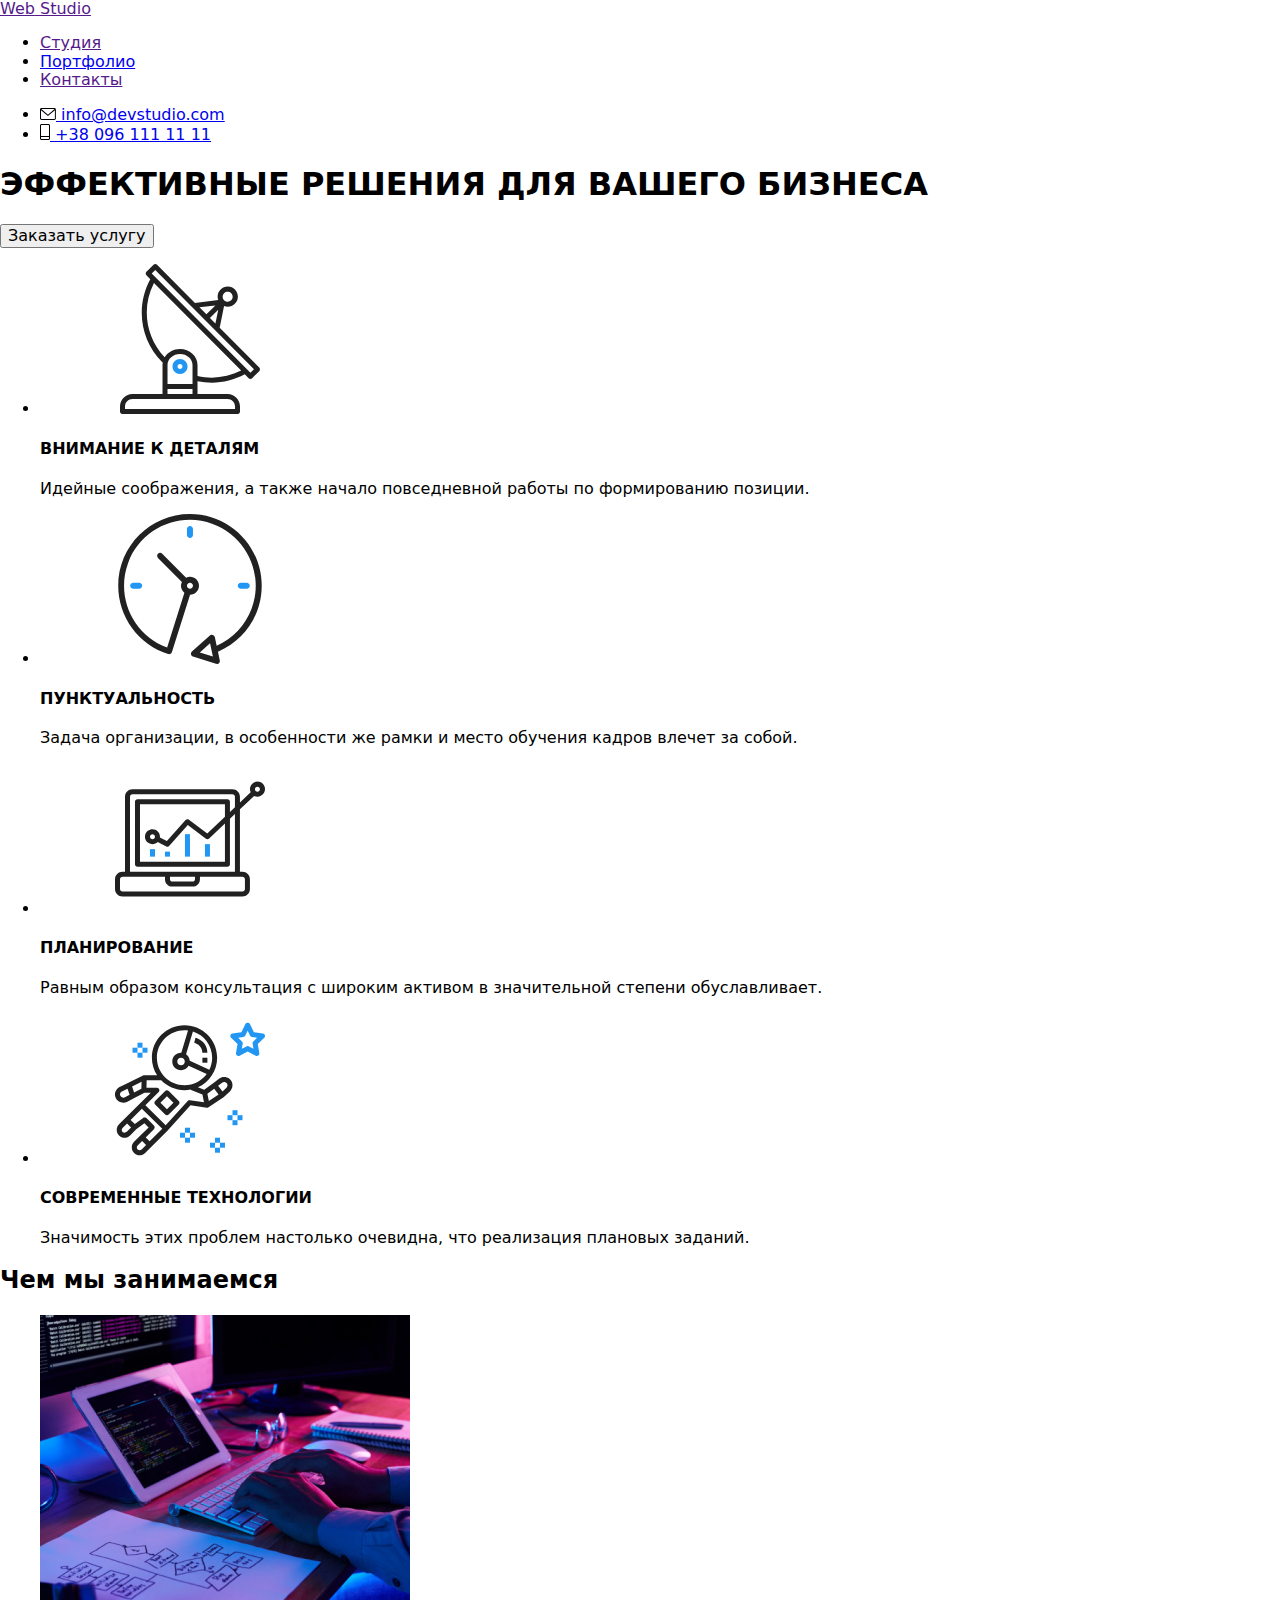
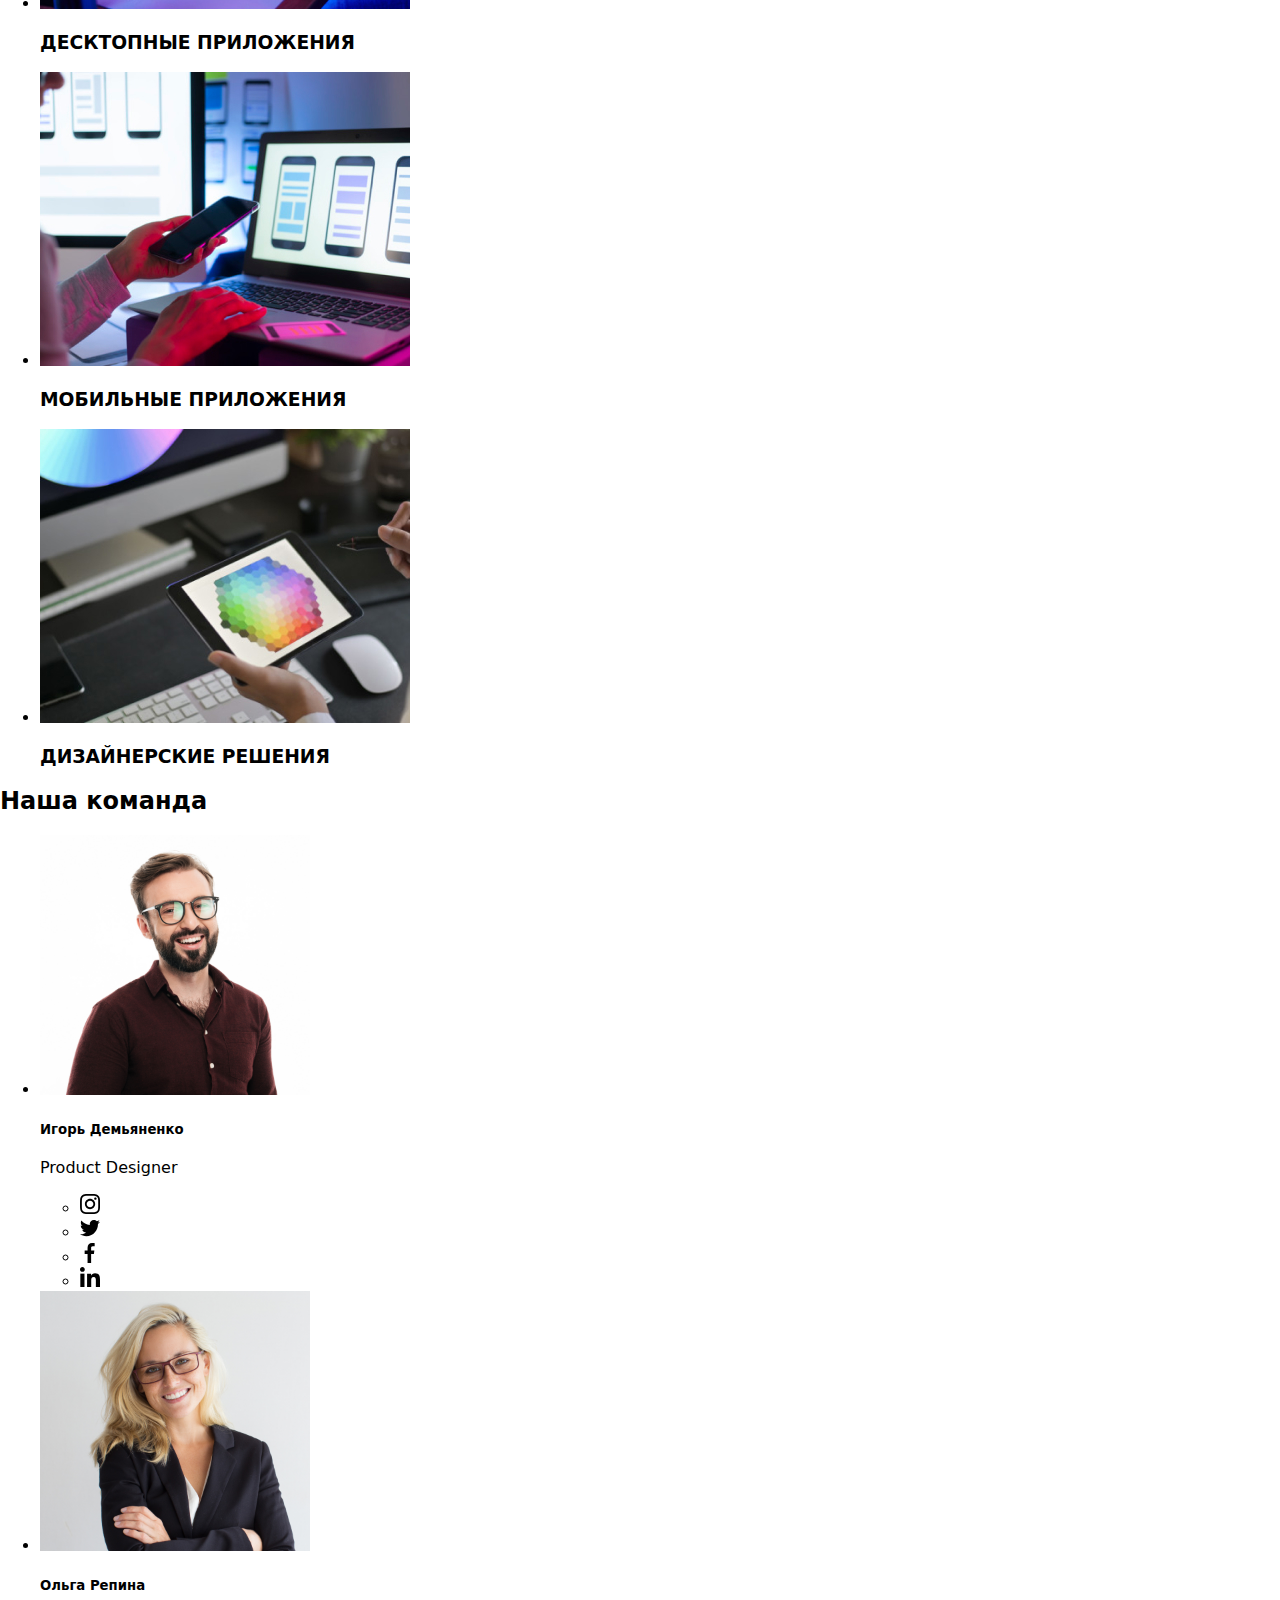
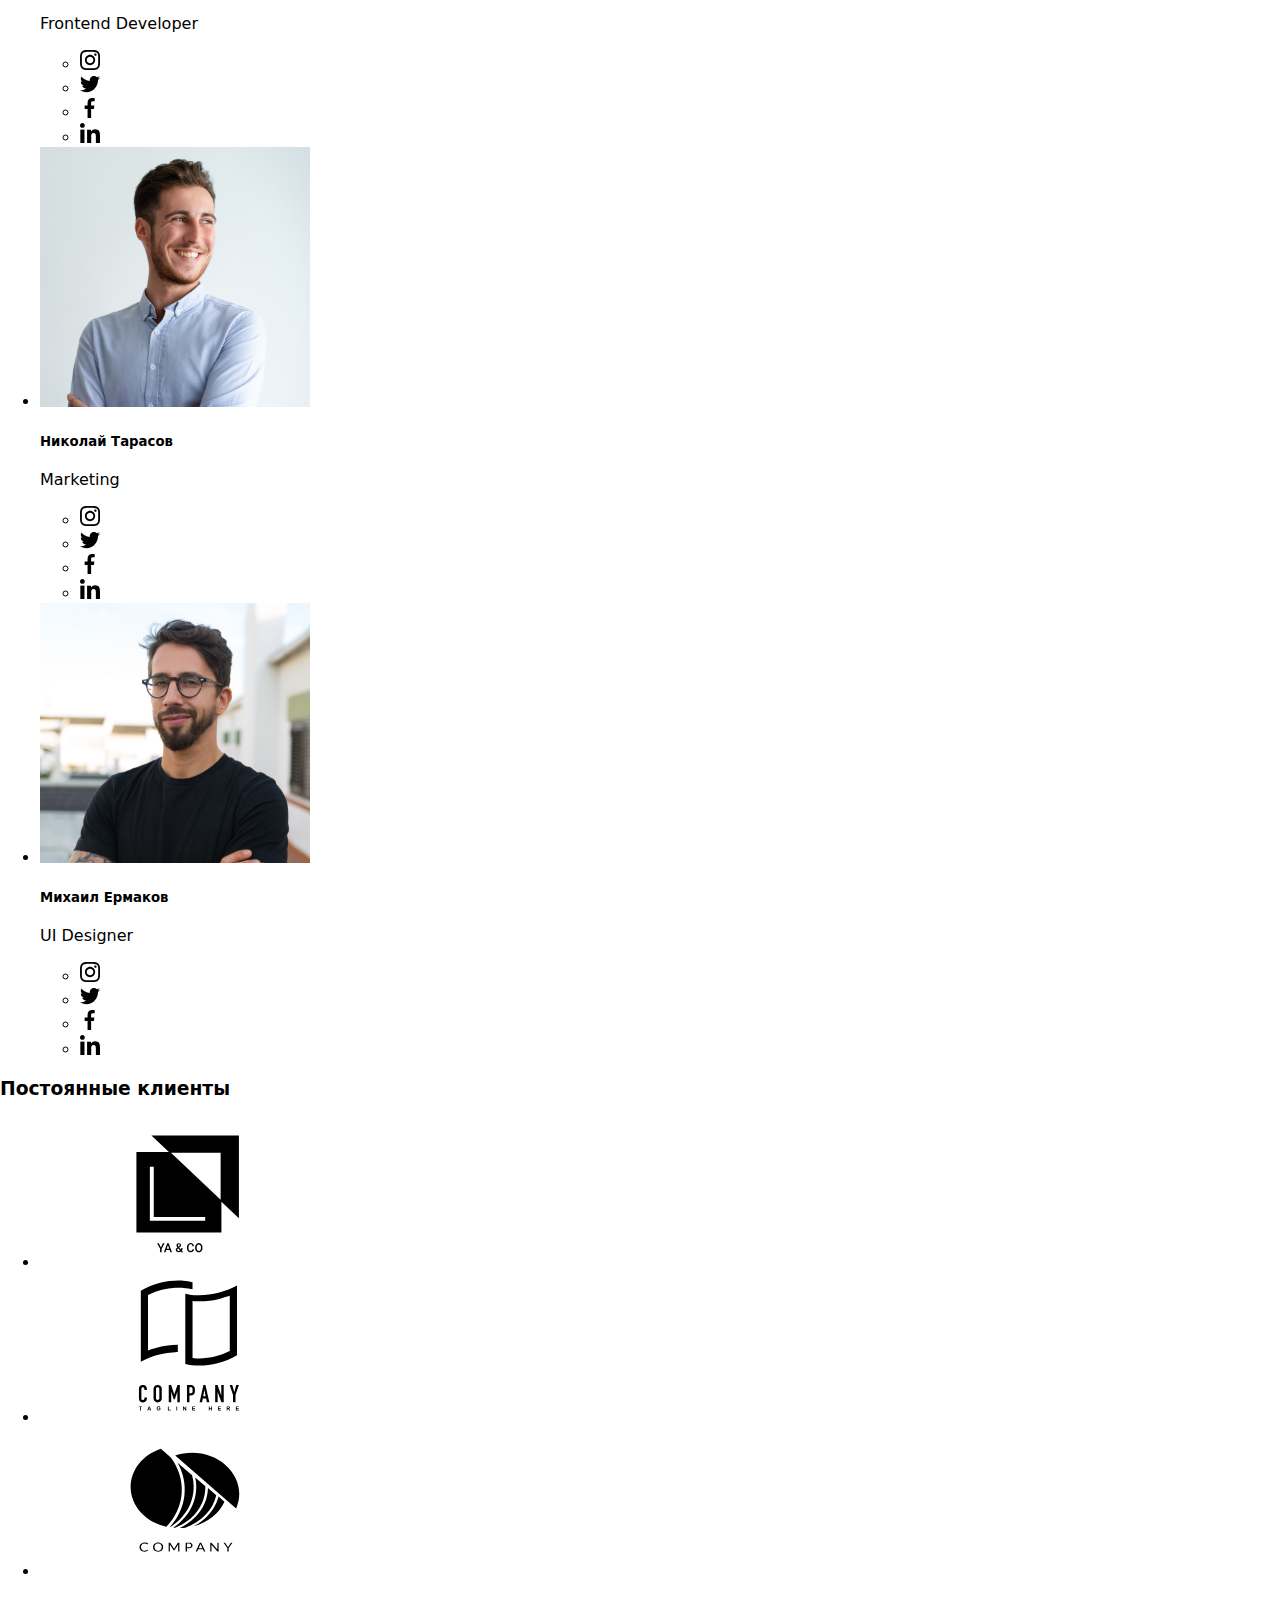
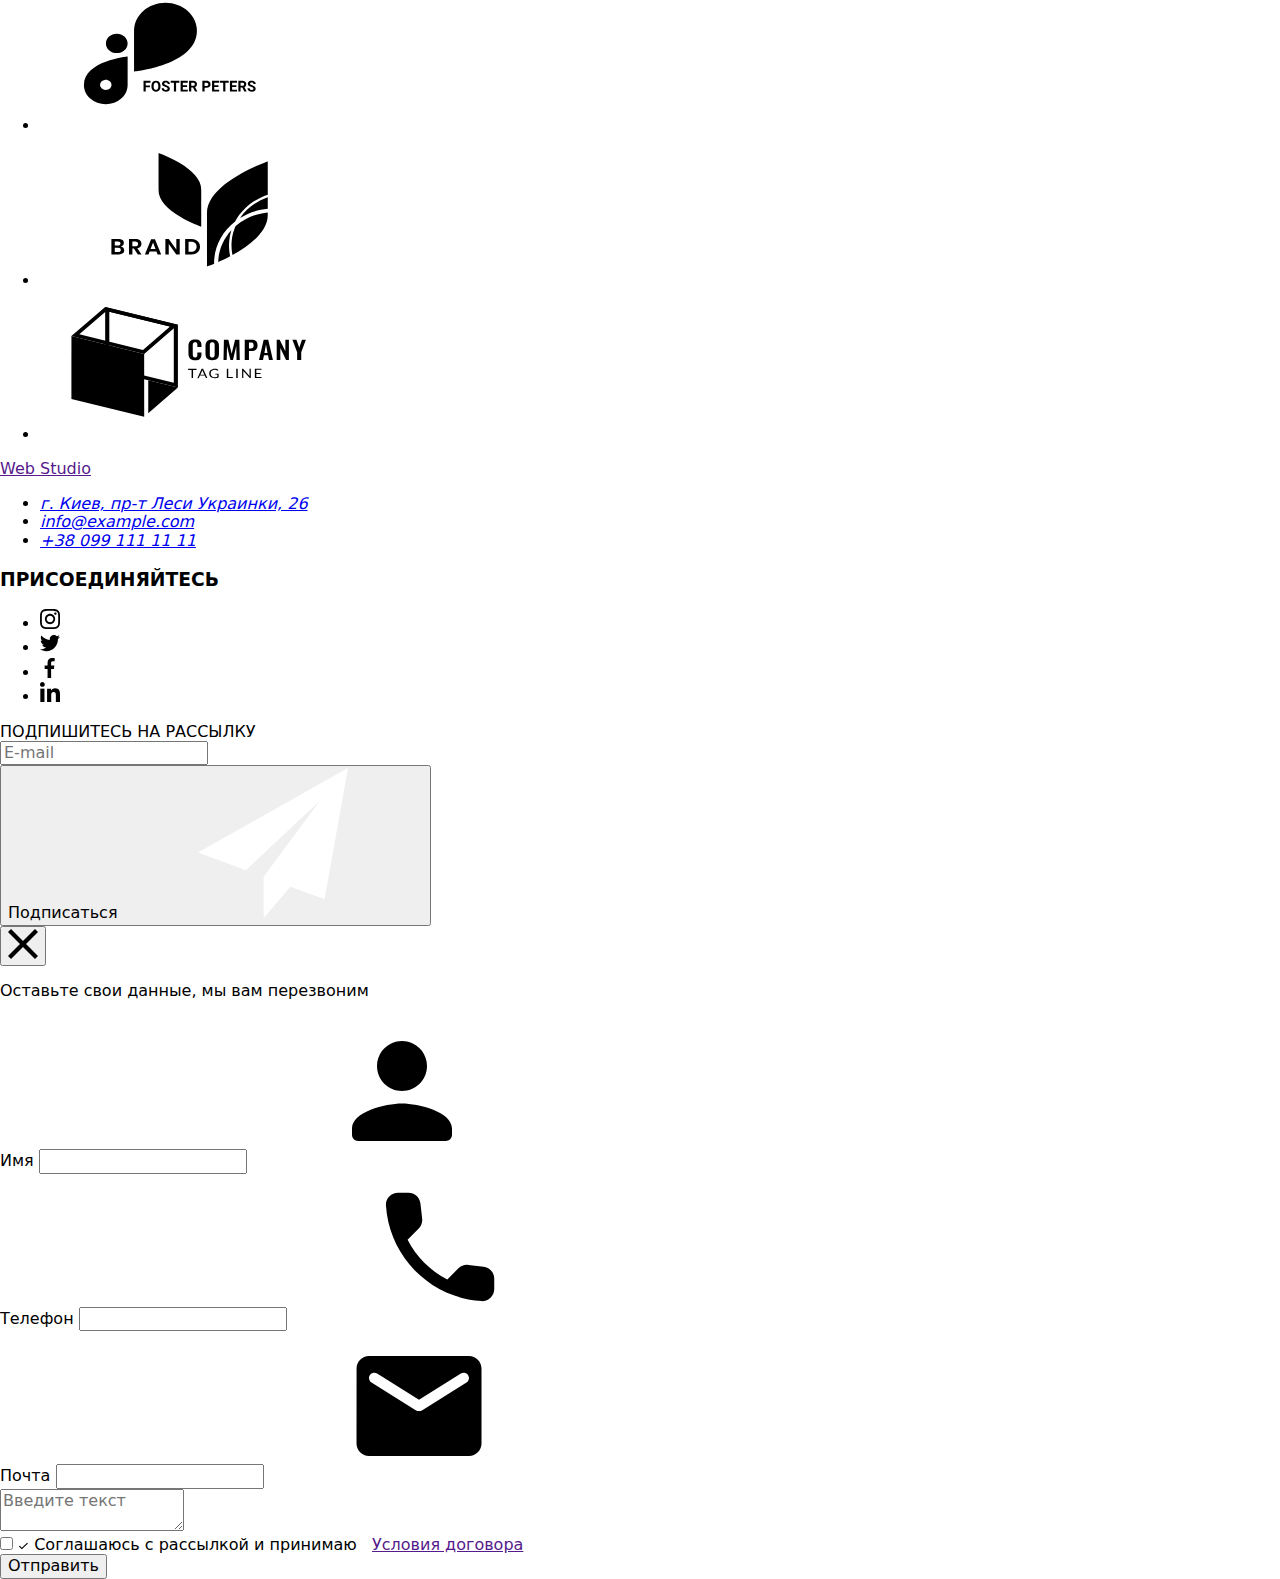
==== index.html @ a16fc3e8 "Divides_into_scss_files" ====
<!DOCTYPE html>
<html lang="ru">
  <head>
    <meta charset="UTF-8" />
    <meta http-equiv="X-UA-Compatible" content="IE=edge" />
    <meta name="viewport" content="width=device-width, initial-scale=1.0" />
    <title>"Студия"</title>
    <link
      rel="stylesheet"
      href="https://cdnjs.cloudflare.com/ajax/libs/modern-normalize/1.1.0/modern-normalize.css"
    />
    <link rel="preconnect" href="https://fonts.googleapis.com" />
    <link rel="preconnect" href="https://fonts.gstatic.com" crossorigin />
    <link
      href="https://fonts.googleapis.com/css2?family=Raleway:wght@700&family=Roboto:wght@400;500;700;900&display=swap"
      rel="stylesheet"
    />

    <link rel="stylesheet" href="./CSS/main.min.css" />
  </head>

  <body class="body">
    <header class="header">
      <div class="container header-container">
        <div class="header__first-part">
          <a href="" class="header__logo">
            <span class="header__web-first-part">Web</span>
            <span class="header__web-second-part">Studio</span>
          </a>
          <nav class="header-navigation">
            <ul class="site-nav header-list">
              <li class="site-nav-item-list">
                <a class="site-nav-item current" href="">Студия</a>
              </li>
              <li class="site-nav-item-list">
                <a class="site-nav-item" href="./portfolio.html">Портфолио</a>
              </li>
              <li class="site-nav-item-list">
                <a class="site-nav-item" href="">Контакты</a>
              </li>
            </ul>
          </nav>
        </div>
        <div class="header-contacts">
          <ul class="contacts">
            <li class="item">
              <a href="mailto:info@devstudio.com" class="contact_link">
                <svg class="item_picture" width="16" height="12">
                  <use
                    href="./images/icons.svg#icon-envelope"
                    width="16"
                    height="12"
                  ></use>
                </svg>
                info@devstudio.com</a
              >
            </li>
            <li class="item">
              <a href="tel:+380961111111" class="contact_link">
                <svg class="item_picture" width="10" height="16">
                  <use href="./images/icons.svg#icon-smartphone"></use>
                </svg>
                +38 096 111 11 11
              </a>
            </li>
          </ul>
        </div>
      </div>
    </header>

    <main class="main">
      <section class="hero-section section">
        <div class="hero-section-main">
          <h1 class="hero-title">ЭФФЕКТИВНЫЕ РЕШЕНИЯ ДЛЯ ВАШЕГО БИЗНЕСА</h1>
          <div class="hero-section-button">
            <button type="button" class="button" data-modal-open>
              Заказать услугу
            </button>
          </div>
        </div>
      </section>

      <section class="feautures-section section">
        <div class="container">
          <ul class="feautures-list">
            <li class="feautures-items">
              <div class="feautures-picture-container">
                <svg class="feautures-picture">
                  <use
                    class="antenna-item"
                    href="./images/icons.svg#icon-antenna"
                  ></use>
                </svg>
              </div>

              <h4 class="feautures-title">ВНИМАНИЕ К ДЕТАЛЯМ</h4>
              <p class="feautures-text">
                Идейные соображения, а также начало повседневной работы по
                формированию позиции.
              </p>
            </li>

            <li class="feautures-items">
              <div class="feautures-picture-container">
                <svg class="feautures-picture">
                  <use
                    class="antenna-item"
                    href="./images/icons.svg#icon-clock"
                  ></use>
                </svg>
              </div>
              <h4 class="feautures-title">ПУНКТУАЛЬНОСТЬ</h4>
              <p class="feautures-text">
                Задача организации, в особенности же рамки и место обучения
                кадров влечет за собой.
              </p>
            </li>

            <li class="feautures-items">
              <div class="feautures-picture-container">
                <svg class="feautures-picture">
                  <use
                    class="antenna-item"
                    href="./images/icons.svg#icon-diagram"
                  ></use>
                </svg>
              </div>
              <h4 class="feautures-title">ПЛАНИРОВАНИЕ</h4>
              <p class="feautures-text">
                Равным образом консультация с широким активом в значительной
                степени обуславливает.
              </p>
            </li>

            <li class="feautures-items">
              <div class="feautures-picture-container">
                <svg class="feautures-picture">
                  <use
                    class="antenna-item"
                    href="./images/icons.svg#icon-astronaut"
                  ></use>
                </svg>
              </div>
              <h4 class="feautures-title">СОВРЕМЕННЫЕ ТЕХНОЛОГИИ</h4>
              <p class="feautures-text">
                Значимость этих проблем настолько очевидна, что реализация
                плановых заданий.
              </p>
            </li>
          </ul>
        </div>
      </section>
      <section class="what-we-do-section section">
        <div class="what-we-do-section container">
          <h2 class="what-we-do-title">Чем мы занимаемся</h2>
          <div class="what-we-do-img-container">
            <ul class="what-we-do-img">
              <li class="what-we-do-img-list what_we_do_overlay">
                <img
                  src="./images/laptop.jpg"
                  width="370"
                  height="294"
                  alt="планшет"
                />
                <h3 class="overlay_title">ДЕСКТОПНЫЕ ПРИЛОЖЕНИЯ</h3>
              </li>

              <li class="what-we-do-img-list">
                <img
                  src="./images/computer_and_phone.jpg"
                  width="370"
                  height="294"
                  alt="компьютер_и_телефон"
                />
                <h3 class="overlay_title">МОБИЛЬНЫЕ ПРИЛОЖЕНИЯ</h3>
              </li>
              <li class="what-we-do-img-list">
                <img
                  src="./images/laptop_in_hands.jpg"
                  width="370"
                  height="294"
                  alt="планшет_в_руках"
                />
                <h3 class="overlay_title">ДИЗАЙНЕРСКИЕ РЕШЕНИЯ</h3>
              </li>
            </ul>
          </div>
        </div>
      </section>

      <section class="our_team_section section">
        <div class="container">
          <h2 class="our_team_section_title">Наша команда</h2>
          <ul class="our_team_list">
            <li class="our_team_item">
              <img
                src="./images/ihor_demyanenko.jpg"
                width="270"
                height="260"
                alt="ihor_demyanenko"
              />
              <h5 class="our_team_name">Игорь Демьяненко</h5>
              <p lang="en" class="our_team_profession">Product Designer</p>
              <ul class="social_items_list">
                <li class="social_list_item">
                  <a class="social_link_type" href="https://www.instagram.com"
                    ><svg class="social_link link" width="20" height="20">
                      <use href="./images/icons.svg#icon-instagram"></use>
                    </svg>
                  </a>
                </li>
                <li class="social_list_item">
                  <a class="social_link_type" href="https://www.instagram.com"
                    ><svg class="social_link link" width="20" height="20">
                      <use href="./images/icons.svg#icon-twitter"></use>
                    </svg>
                  </a>
                </li>
                <li class="social_list_item">
                  <a class="social_link_type" href="https://www.instagram.com"
                    ><svg class="social_link link" width="20" height="20">
                      <use href="./images/icons.svg#icon-facebook"></use>
                    </svg>
                  </a>
                </li>
                <li class="social_list_item">
                  <a class="social_link_type" href="https://www.instagram.com"
                    ><svg class="social_link link" width="20" height="20">
                      <use href="./images/icons.svg#icon-linkedin"></use>
                    </svg>
                  </a>
                </li>
              </ul>
            </li>
            <li class="our_team_item">
              <img
                src="./images/olha_repina.jpg"
                width="270"
                height="260"
                alt="olha_repina"
              />
              <h5 class="our_team_name">Ольга Репина</h5>
              <p lang="en" class="our_team_profession">Frontend Developer</p>
              <ul class="social_items_list">
                <li class="social_list_item">
                  <a class="social_link_type" href="https://www.instagram.com"
                    ><svg class="social_link link" width="20" height="20">
                      <use href="./images/icons.svg#icon-instagram"></use>
                    </svg>
                  </a>
                </li>
                <li class="social_list_item">
                  <a class="social_link_type" href="https://www.instagram.com"
                    ><svg class="social_link link" width="20" height="20">
                      <use href="./images/icons.svg#icon-twitter"></use>
                    </svg>
                  </a>
                </li>
                <li class="social_list_item">
                  <a class="social_link_type" href="https://www.instagram.com"
                    ><svg class="social_link link" width="20" height="20">
                      <use href="./images/icons.svg#icon-facebook"></use>
                    </svg>
                  </a>
                </li>
                <li class="social_list_item">
                  <a class="social_link_type" href="https://www.instagram.com"
                    ><svg class="social_link link" width="20" height="20">
                      <use href="./images/icons.svg#icon-linkedin"></use>
                    </svg>
                  </a>
                </li>
              </ul>
            </li>
            <li class="our_team_item">
              <img
                src="./images/nikolai_tarasov.jpg"
                width="270"
                height="260"
                alt="nikolai_tarasov"
              />
              <h5 class="our_team_name">Николай Тарасов</h5>
              <p lang="en" class="our_team_profession">Marketing</p>
              <ul class="social_items_list">
                <li class="social_list_item">
                  <a class="social_link_type" href="https://www.instagram.com"
                    ><svg class="social_link link" width="20" height="20">
                      <use href="./images/icons.svg#icon-instagram"></use>
                    </svg>
                  </a>
                </li>
                <li class="social_list_item">
                  <a class="social_link_type" href="https://www.instagram.com"
                    ><svg class="social_link link" width="20" height="20">
                      <use href="./images/icons.svg#icon-twitter"></use>
                    </svg>
                  </a>
                </li>
                <li class="social_list_item">
                  <a class="social_link_type" href="https://www.instagram.com"
                    ><svg class="social_link link" width="20" height="20">
                      <use href="./images/icons.svg#icon-facebook"></use>
                    </svg>
                  </a>
                </li>
                <li class="social_list_item">
                  <a class="social_link_type" href="https://www.instagram.com"
                    ><svg class="social_link link" width="20" height="20">
                      <use href="./images/icons.svg#icon-linkedin"></use>
                    </svg>
                  </a>
                </li>
              </ul>
            </li>
            <li class="our_team_item">
              <img
                src="./images/mikhail_ermakov.jpg"
                width="270"
                height="260"
                alt="mikhail_ermakov"
              />
              <h5 class="our_team_name">Михаил Ермаков</h5>
              <p lang="en" class="our_team_profession">UI Designer</p>
              <ul class="social_items_list">
                <li class="social_list_item">
                  <a class="social_link_type" href="https://www.instagram.com/"
                    ><svg class="social_link link" width="20" height="20">
                      <use href="./images/icons.svg#icon-instagram"></use>
                    </svg>
                  </a>
                </li>
                <li class="social_list_item">
                  <a class="social_link_type" href=""
                    ><svg class="social_link link" width="20" height="20">
                      <use href="./images/icons.svg#icon-twitter"></use>
                    </svg>
                  </a>
                </li>
                <li class="social_list_item">
                  <a class="social_link_type" href=""
                    ><svg class="social_link link" width="20" height="20">
                      <use href="./images/icons.svg#icon-facebook"></use>
                    </svg>
                  </a>
                </li>
                <li class="social_list_item">
                  <a class="social_link_type" href=""
                    ><svg class="social_link link" width="20" height="20">
                      <use href="./images/icons.svg#icon-linkedin"></use>
                    </svg>
                  </a>
                </li>
              </ul>
            </li>
          </ul>
        </div>
      </section>
    </main>

    <section class="clients_section section">
      <div class="clients_container container">
        <h3 class="clients_section_title">Постоянные клиенты</h3>
        <ul class="clients_list">
          <li class="clients_list_item">
            <a class="clients_item">
              <svg class="clients_picture">
                <use href="./images/icons.svg#icon-company_1"></use>
              </svg>
            </a>
          </li>

          <li class="clients_list_item">
            <a class="clients_item">
              <svg class="clients_picture">
                <use href="./images/icons.svg#icon-company_2"></use>
              </svg>
            </a>
          </li>

          <li class="clients_list_item">
            <a class="clients_item">
              <svg class="clients_picture">
                <use href="./images/icons.svg#icon-company_3"></use>
              </svg>
            </a>
          </li>

          <li class="clients_list_item">
            <a class="clients_item">
              <svg class="clients_picture">
                <use href="./images/icons.svg#icon-company_4"></use>
              </svg>
            </a>
          </li>

          <li class="clients_list_item">
            <a class="clients_item">
              <svg class="clients_picture">
                <use href="./images/icons.svg#icon-company_5"></use>
              </svg>
            </a>
          </li>

          <li class="clients_list_item">
            <a class="clients_item">
              <svg class="clients_picture">
                <use href="./images/icons.svg#icon-company_6"></use>
              </svg>
            </a>
          </li>
        </ul>
      </div>
    </section>

    <footer class="footer_section section">
      <div class="footer_section_parts container">
        <div class="footer_address_part">
          <a class="footer_logo" href="">
            <span class="logo_first_part">Web</span>
            <span class="logo_second_part">Studio</span>
          </a>
          <address class="address">
            <ul class="address_items">
              <li class="address_points">
                <a class="map" href="https://goo.gl/maps/ECSLyDQCpFmgrmf19"
                  >г. Киев, пр-т Леси Украинки, 26</a
                >
              </li>
              <li class="address_points">
                <a class="mail_address" href="mailto:info@example.com"
                  >info@example.com</a
                >
              </li>
              <li class="address_points">
                <a class="tel_number" href="tel:+380991111111"
                  >+38 099 111 11 11</a
                >
              </li>
            </ul>
          </address>
        </div>
        <div class="join_part">
          <h3 class="join_title">ПРИСОЕДИНЯЙТЕСЬ</h3>
          <ul class="footer_social_items_list">
            <li class="footer_social_list_item">
              <a
                class="footer_social_link_type"
                href="https://www.instagram.com"
                ><svg class="footer_social_link link" width="20" height="20">
                  <use href="./images/icons.svg#icon-instagram"></use>
                </svg>
              </a>
            </li>
            <li class="footer_social_list_item">
              <a
                class="footer_social_link_type"
                href="https://www.instagram.com"
                ><svg class="footer_social_link link" width="20" height="20">
                  <use href="./images/icons.svg#icon-twitter"></use>
                </svg>
              </a>
            </li>
            <li class="footer_social_list_item">
              <a
                class="footer_social_link_type"
                href="https://www.instagram.com"
                ><svg class="footer_social_link link" width="20" height="20">
                  <use href="./images/icons.svg#icon-facebook"></use>
                </svg>
              </a>
            </li>
            <li class="footer_social_list_item">
              <a
                class="footer_social_link_type"
                href="https://www.instagram.com"
                ><svg class="footer_social_link link" width="20" height="20">
                  <use href="./images/icons.svg#icon-linkedin"></use>
                </svg>
              </a>
            </li>
          </ul>
        </div>

        <div class="subscribe_part">
          <div class="subscribe_title_part">
            <label for="email" class="subscribe_title"
              >ПОДПИШИТЕСЬ НА РАССЫЛКУ</label
            >
          </div>
          <div class="subscribe_input_and_button">
            <div class="input_part">
              <input
                class="subscribe_input"
                type="email"
                name="email"
                placeholder="E-mail"
              />
            </div>
            <div class="subscribe_button_part">
              <button class="subscribe_button" type="submit">
                Подписаться
                <svg class="subscribe_item">
                  <use href="./images/icons.svg#icon_send"></use>
                </svg>
              </button>
            </div>
          </div>
        </div>
      </div>
    </footer>

    <div class="backdrop is-hidden" data-modal>
      <div class="modal">
        <button type="button" class="modal_button_close" data-modal-close>
          <svg class="close_button" width="30" height="30">
            <use href="./images/icons.svg#icon-close"></use>
          </svg>
        </button>

        <p class="modal_title">Оставьте свои данные, мы вам перезвоним</p>
        <form class="main_modal_form" action="">
          <div class="input_form">
            <label class="modal_form_title" for="name">Имя</label>
            <input
              class="modal_input"
              type="text"
              name="name"
              value=""
              id="name"
            />
            <svg class="modal_icon">
              <use href="./images/icons.svg#icon-person"></use>
            </svg>
          </div>

          <div class="input_form">
            <label class="modal_form_title" for="tel">Телефон</label>
            <input
              class="modal_input"
              type="tel"
              name="tel"
              value=""
              id="tel"
            />
            <svg class="modal_icon">
              <use href="./images/icons.svg#icon-phone"></use>
            </svg>
          </div>

          <div class="input_form">
            <label class="modal_form_title" for="email">Почта</label>
            <input
              class="modal_input"
              type="email"
              name="email"
              value=""
              id="email"
            />
            <svg class="modal_icon">
              <use href="./images/icons.svg#icon-email"></use>
            </svg>
          </div>

          <div class="textarea_block">
            <label for="textarea"></label>
            <textarea
              class="text_input"
              name="textarea"
              id="textarea"
              placeholder="Введите текст"
            ></textarea>
          </div>

          <div class="checkbox">
            <input
              class="checkbox_point visually-hidden"
              type="checkbox"
              name="policy"
              id="policy"
            />
            <label class="accept_conditions" for="policy">
              <span class="checkbox_icon">
                <svg class="checkbox_item" width="11" height="8">
                  <use href="./images/icons.svg#icon-check"></use>
                </svg>
              </span>
              Соглашаюсь с рассылкой и принимаю &nbsp
              <a href="" class="conditions"> Условия договора</a>
            </label>
          </div>

          <div class="modal_sending_button">
            <button type="submit" class="modal_button">Отправить</button>
          </div>
        </form>
      </div>
    </div>

    <script src="./js/modal.js"></script>
  </body>
</html>
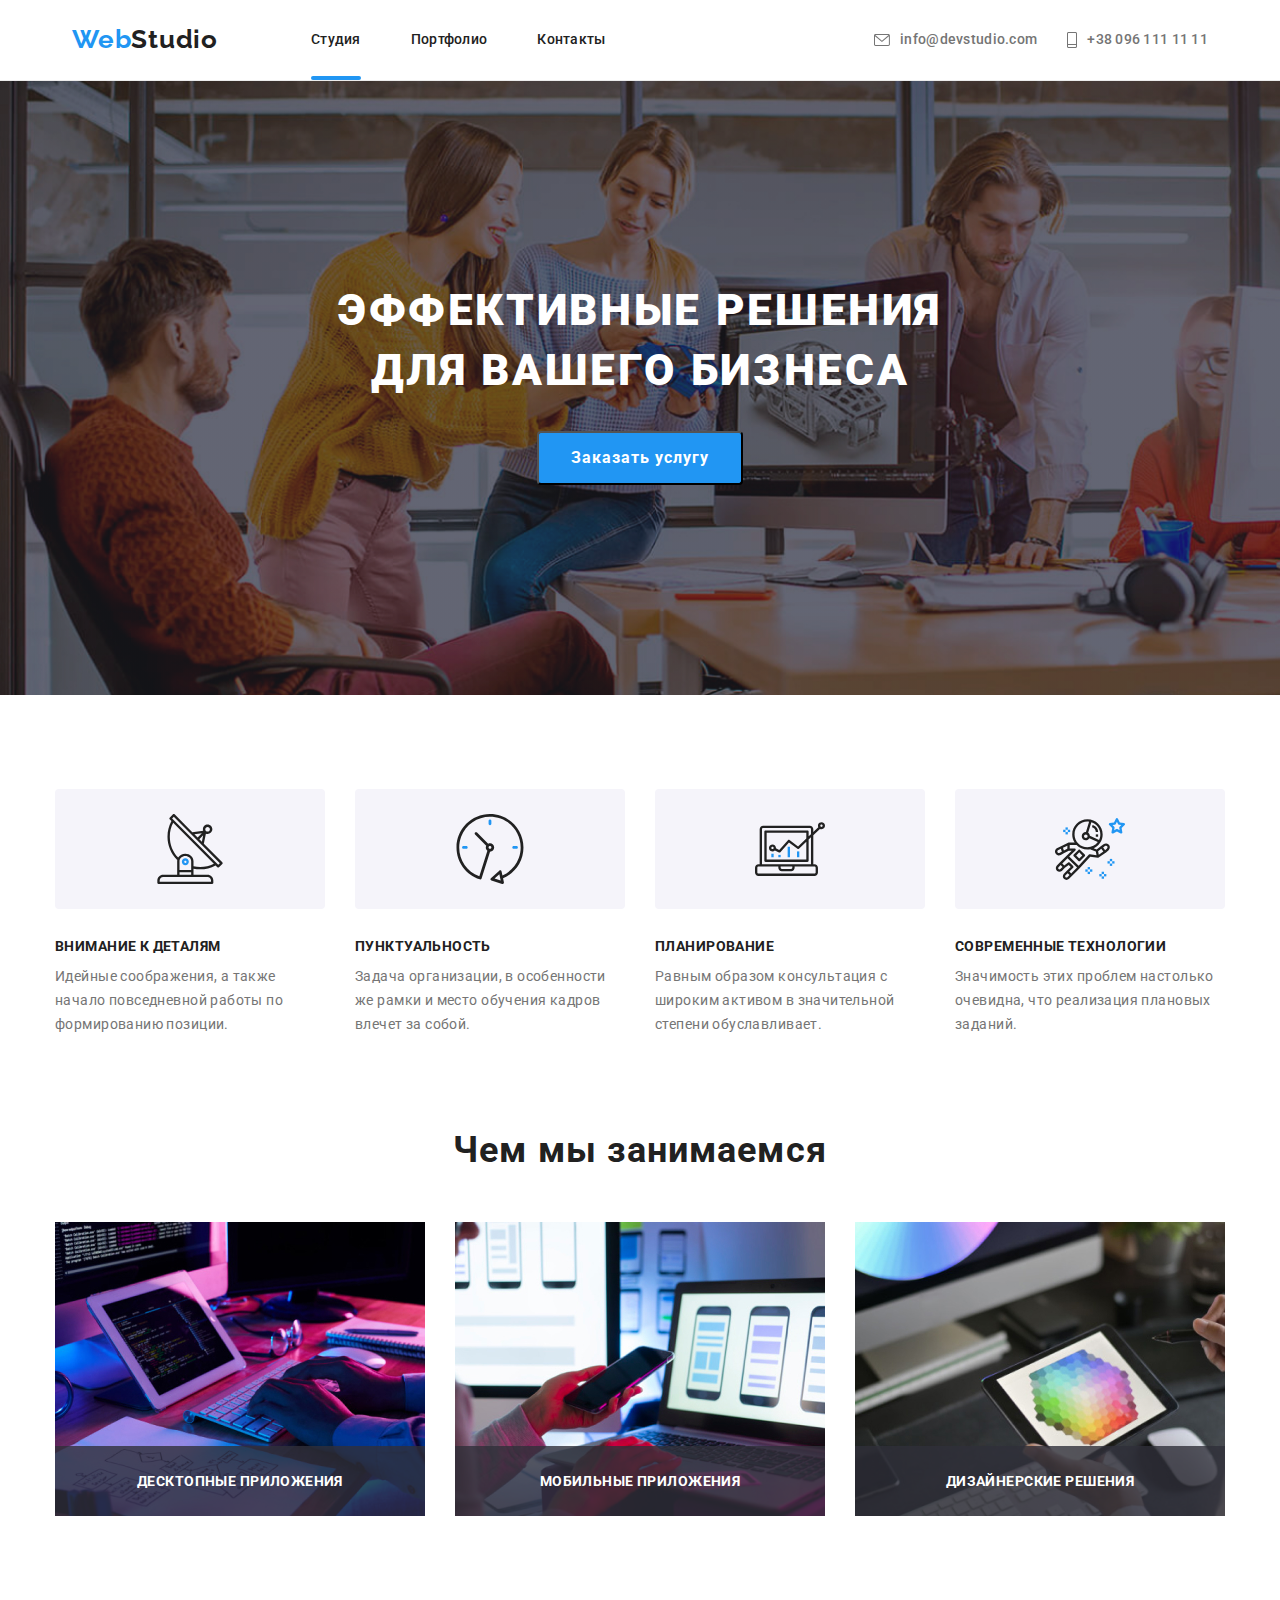
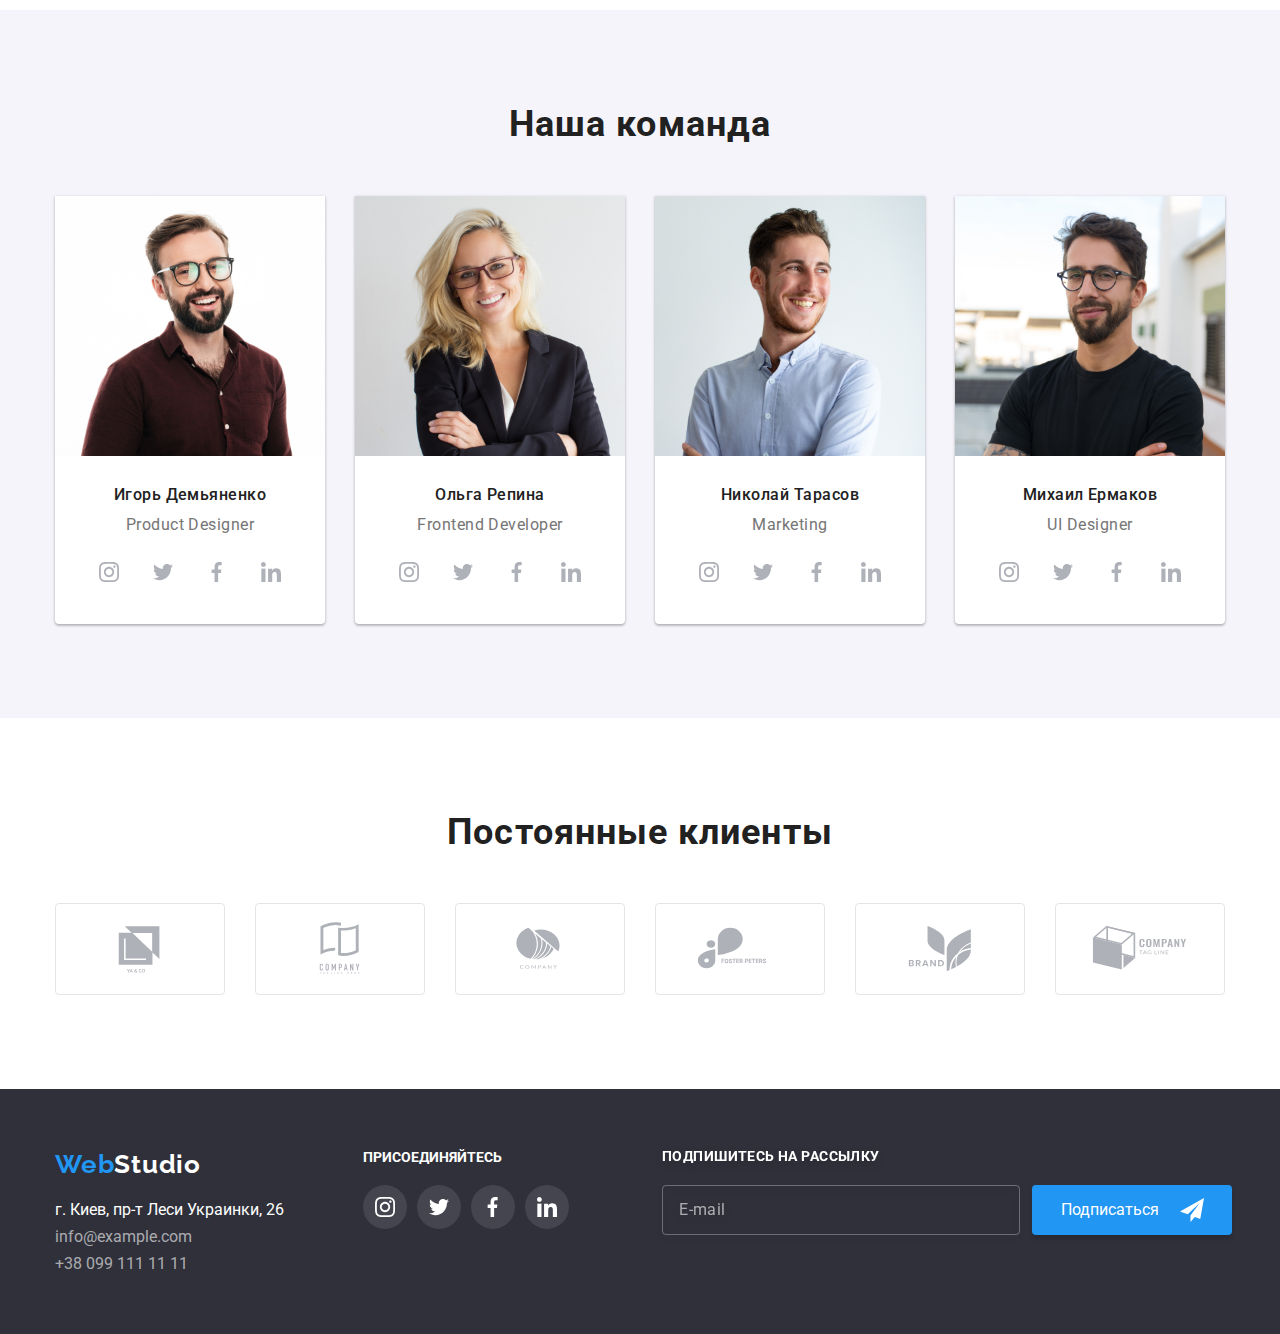
==== commit bb9ad0b2: "corrects_css_way" ====
--- a/index.html
+++ b/index.html
@@ -16,36 +16,40 @@
       rel="stylesheet"
     />
 
-    <link rel="stylesheet" href="./CSS/main.min.css" />
+    <link rel="stylesheet" href="./css/main.min.css" />
   </head>
 
   <body class="body">
     <header class="header">
       <div class="container header-container">
         <div class="header__first-part">
-          <a href="" class="header__logo">
-            <span class="header__web-first-part">Web</span>
-            <span class="header__web-second-part">Studio</span>
+          <a href="" class="logo">
+            <span class="logo__first-part">Web</span>
+            <span class="logo__second-part--dark">Studio</span>
           </a>
-          <nav class="header-navigation">
-            <ul class="site-nav header-list">
-              <li class="site-nav-item-list">
-                <a class="site-nav-item current" href="">Студия</a>
-              </li>
-              <li class="site-nav-item-list">
-                <a class="site-nav-item" href="./portfolio.html">Портфолио</a>
-              </li>
-              <li class="site-nav-item-list">
-                <a class="site-nav-item" href="">Контакты</a>
+          <nav class="navigation">
+            <ul class="navigation__list">
+              <li class="navigation__item">
+                <a class="navigation__link navigation--current" href=""
+                  >Студия</a
+                >
+              </li>
+              <li class="navigation__item">
+                <a class="navigation__link" href="./portfolio.html"
+                  >Портфолио</a
+                >
+              </li>
+              <li class="navigation__item">
+                <a class="navigation__link" href="">Контакты</a>
               </li>
             </ul>
           </nav>
         </div>
-        <div class="header-contacts">
-          <ul class="contacts">
-            <li class="item">
-              <a href="mailto:info@devstudio.com" class="contact_link">
-                <svg class="item_picture" width="16" height="12">
+        <div class="header__second-part">
+          <ul class="header__contacts contacts">
+            <li class="contacts__item">
+              <a href="mailto:info@devstudio.com" class="contact__link">
+                <svg class="contacts__item-picture" width="16" height="12">
                   <use
                     href="./images/icons.svg#icon-envelope"
                     width="16"
@@ -55,9 +59,9 @@
                 info@devstudio.com</a
               >
             </li>
-            <li class="item">
-              <a href="tel:+380961111111" class="contact_link">
-                <svg class="item_picture" width="10" height="16">
+            <li class="contacts__item">
+              <a href="tel:+380961111111" class="contact__link">
+                <svg class="contacts__item-picture" width="10" height="16">
                   <use href="./images/icons.svg#icon-smartphone"></use>
                 </svg>
                 +38 096 111 11 11
@@ -69,80 +73,68 @@
     </header>
 
     <main class="main">
-      <section class="hero-section section">
-        <div class="hero-section-main">
-          <h1 class="hero-title">ЭФФЕКТИВНЫЕ РЕШЕНИЯ ДЛЯ ВАШЕГО БИЗНЕСА</h1>
-          <div class="hero-section-button">
-            <button type="button" class="button" data-modal-open>
+      <section class="hero">
+        <div class="hero__main">
+          <h1 class="hero__title">ЭФФЕКТИВНЫЕ РЕШЕНИЯ ДЛЯ ВАШЕГО БИЗНЕСА</h1>
+          <div class="">
+            <button type="button" class="hero__button" data-modal-open>
               Заказать услугу
             </button>
           </div>
         </div>
       </section>
 
-      <section class="feautures-section section">
+      <section class="features section">
         <div class="container">
-          <ul class="feautures-list">
-            <li class="feautures-items">
-              <div class="feautures-picture-container">
-                <svg class="feautures-picture">
-                  <use
-                    class="antenna-item"
-                    href="./images/icons.svg#icon-antenna"
-                  ></use>
+          <ul class="features__list">
+            <li class="features__item">
+              <div class="features__picture-container">
+                <svg class="features__picture">
+                  <use class="" href="./images/icons.svg#icon-antenna"></use>
                 </svg>
               </div>
 
-              <h4 class="feautures-title">ВНИМАНИЕ К ДЕТАЛЯМ</h4>
-              <p class="feautures-text">
+              <h4 class="features__title">ВНИМАНИЕ К ДЕТАЛЯМ</h4>
+              <p class="features__text">
                 Идейные соображения, а также начало повседневной работы по
                 формированию позиции.
               </p>
             </li>
 
-            <li class="feautures-items">
-              <div class="feautures-picture-container">
-                <svg class="feautures-picture">
-                  <use
-                    class="antenna-item"
-                    href="./images/icons.svg#icon-clock"
-                  ></use>
+            <li class="features__item">
+              <div class="features__picture-container">
+                <svg class="features__picture">
+                  <use class="" href="./images/icons.svg#icon-clock"></use>
                 </svg>
               </div>
-              <h4 class="feautures-title">ПУНКТУАЛЬНОСТЬ</h4>
-              <p class="feautures-text">
+              <h4 class="features__title">ПУНКТУАЛЬНОСТЬ</h4>
+              <p class="features__text">
                 Задача организации, в особенности же рамки и место обучения
                 кадров влечет за собой.
               </p>
             </li>
 
-            <li class="feautures-items">
-              <div class="feautures-picture-container">
-                <svg class="feautures-picture">
-                  <use
-                    class="antenna-item"
-                    href="./images/icons.svg#icon-diagram"
-                  ></use>
+            <li class="features__item">
+              <div class="features__picture-container">
+                <svg class="features__picture">
+                  <use class="" href="./images/icons.svg#icon-diagram"></use>
                 </svg>
               </div>
-              <h4 class="feautures-title">ПЛАНИРОВАНИЕ</h4>
-              <p class="feautures-text">
+              <h4 class="features__title">ПЛАНИРОВАНИЕ</h4>
+              <p class="features__text">
                 Равным образом консультация с широким активом в значительной
                 степени обуславливает.
               </p>
             </li>
 
-            <li class="feautures-items">
-              <div class="feautures-picture-container">
-                <svg class="feautures-picture">
-                  <use
-                    class="antenna-item"
-                    href="./images/icons.svg#icon-astronaut"
-                  ></use>
+            <li class="features__item">
+              <div class="features__picture-container">
+                <svg class="features__picture">
+                  <use class="" href="./images/icons.svg#icon-astronaut"></use>
                 </svg>
               </div>
-              <h4 class="feautures-title">СОВРЕМЕННЫЕ ТЕХНОЛОГИИ</h4>
-              <p class="feautures-text">
+              <h4 class="features__title">СОВРЕМЕННЫЕ ТЕХНОЛОГИИ</h4>
+              <p class="features__text">
                 Значимость этих проблем настолько очевидна, что реализация
                 плановых заданий.
               </p>
@@ -150,81 +142,103 @@
           </ul>
         </div>
       </section>
-      <section class="what-we-do-section section">
-        <div class="what-we-do-section container">
-          <h2 class="what-we-do-title">Чем мы занимаемся</h2>
-          <div class="what-we-do-img-container">
-            <ul class="what-we-do-img">
-              <li class="what-we-do-img-list what_we_do_overlay">
+
+      <section class="what-we-do section">
+        <div class="what-we-do container">
+          <h2 class="what-we-do__title">Чем мы занимаемся</h2>
+          <div class="what-we-do__img-container">
+            <ul class="what-we-do__list">
+              <li class="what-we-do__item what_we_do__overlay">
                 <img
                   src="./images/laptop.jpg"
                   width="370"
                   height="294"
                   alt="планшет"
                 />
-                <h3 class="overlay_title">ДЕСКТОПНЫЕ ПРИЛОЖЕНИЯ</h3>
-              </li>
-
-              <li class="what-we-do-img-list">
+                <h3 class="what-we-do__overlay-title">ДЕСКТОПНЫЕ ПРИЛОЖЕНИЯ</h3>
+              </li>
+
+              <li class="what-we-do__item">
                 <img
                   src="./images/computer_and_phone.jpg"
                   width="370"
                   height="294"
                   alt="компьютер_и_телефон"
                 />
-                <h3 class="overlay_title">МОБИЛЬНЫЕ ПРИЛОЖЕНИЯ</h3>
-              </li>
-              <li class="what-we-do-img-list">
+                <h3 class="what-we-do__overlay-title">МОБИЛЬНЫЕ ПРИЛОЖЕНИЯ</h3>
+              </li>
+              <li class="what-we-do__item">
                 <img
                   src="./images/laptop_in_hands.jpg"
                   width="370"
                   height="294"
                   alt="планшет_в_руках"
                 />
-                <h3 class="overlay_title">ДИЗАЙНЕРСКИЕ РЕШЕНИЯ</h3>
+                <h3 class="what-we-do__overlay-title">ДИЗАЙНЕРСКИЕ РЕШЕНИЯ</h3>
               </li>
             </ul>
           </div>
         </div>
       </section>
 
-      <section class="our_team_section section">
+      <section class="our-team section">
         <div class="container">
-          <h2 class="our_team_section_title">Наша команда</h2>
-          <ul class="our_team_list">
-            <li class="our_team_item">
+          <h2 class="our-team__title">Наша команда</h2>
+          <ul class="our-team__list">
+            <li class="our-team__item">
               <img
                 src="./images/ihor_demyanenko.jpg"
                 width="270"
                 height="260"
                 alt="ihor_demyanenko"
               />
-              <h5 class="our_team_name">Игорь Демьяненко</h5>
-              <p lang="en" class="our_team_profession">Product Designer</p>
-              <ul class="social_items_list">
-                <li class="social_list_item">
-                  <a class="social_link_type" href="https://www.instagram.com"
+              <h5 class="our-team__name">Игорь Демьяненко</h5>
+              <p lang="en" class="our-team__profession">Product Designer</p>
+              <ul class="social-network-list our-team__social-list">
+                <li class="social-network-list__item">
+                  <a
+                    class="
+                      social-network-list__type
+                      our-team__social-network-list-type
+                    "
+                    href="https://www.instagram.com"
                     ><svg class="social_link link" width="20" height="20">
                       <use href="./images/icons.svg#icon-instagram"></use>
                     </svg>
                   </a>
                 </li>
-                <li class="social_list_item">
-                  <a class="social_link_type" href="https://www.instagram.com"
+
+                <li class="social-network-list__item">
+                  <a
+                    class="
+                      social-network-list__type
+                      our-team__social-network-list-type
+                    "
+                    href="https://www.instagram.com"
                     ><svg class="social_link link" width="20" height="20">
                       <use href="./images/icons.svg#icon-twitter"></use>
                     </svg>
                   </a>
                 </li>
-                <li class="social_list_item">
-                  <a class="social_link_type" href="https://www.instagram.com"
+                <li class="social-network-list__item">
+                  <a
+                    class="
+                      social-network-list__type
+                      our-team__social-network-list-type
+                    "
+                    href="https://www.instagram.com"
                     ><svg class="social_link link" width="20" height="20">
                       <use href="./images/icons.svg#icon-facebook"></use>
                     </svg>
                   </a>
                 </li>
-                <li class="social_list_item">
-                  <a class="social_link_type" href="https://www.instagram.com"
+                <li class="social-network-list__item">
+                  <a
+                    class="
+                      social-network-list__type
+                      our-team__social-network-list-type
+                    "
+                    href="https://www.instagram.com"
                     ><svg class="social_link link" width="20" height="20">
                       <use href="./images/icons.svg#icon-linkedin"></use>
                     </svg>
@@ -232,39 +246,61 @@
                 </li>
               </ul>
             </li>
-            <li class="our_team_item">
+
+            <li class="our-team__item">
               <img
                 src="./images/olha_repina.jpg"
                 width="270"
                 height="260"
                 alt="olha_repina"
               />
-              <h5 class="our_team_name">Ольга Репина</h5>
-              <p lang="en" class="our_team_profession">Frontend Developer</p>
-              <ul class="social_items_list">
-                <li class="social_list_item">
-                  <a class="social_link_type" href="https://www.instagram.com"
+              <h5 class="our-team__name">Ольга Репина</h5>
+              <p lang="en" class="our-team__profession">Frontend Developer</p>
+              <ul class="social-network-list our-team__social-list">
+                <li class="social-network-list__item">
+                  <a
+                    class="
+                      social-network-list__type
+                      our-team__social-network-list-type
+                    "
+                    href="https://www.instagram.com"
                     ><svg class="social_link link" width="20" height="20">
                       <use href="./images/icons.svg#icon-instagram"></use>
                     </svg>
                   </a>
                 </li>
-                <li class="social_list_item">
-                  <a class="social_link_type" href="https://www.instagram.com"
+
+                <li class="social-network-list__item">
+                  <a
+                    class="
+                      social-network-list__type
+                      our-team__social-network-list-type
+                    "
+                    href="https://www.instagram.com"
                     ><svg class="social_link link" width="20" height="20">
                       <use href="./images/icons.svg#icon-twitter"></use>
                     </svg>
                   </a>
                 </li>
-                <li class="social_list_item">
-                  <a class="social_link_type" href="https://www.instagram.com"
+                <li class="social-network-list__item">
+                  <a
+                    class="
+                      social-network-list__type
+                      our-team__social-network-list-type
+                    "
+                    href="https://www.instagram.com"
                     ><svg class="social_link link" width="20" height="20">
                       <use href="./images/icons.svg#icon-facebook"></use>
                     </svg>
                   </a>
                 </li>
-                <li class="social_list_item">
-                  <a class="social_link_type" href="https://www.instagram.com"
+                <li class="social-network-list__item">
+                  <a
+                    class="
+                      social-network-list__type
+                      our-team__social-network-list-type
+                    "
+                    href="https://www.instagram.com"
                     ><svg class="social_link link" width="20" height="20">
                       <use href="./images/icons.svg#icon-linkedin"></use>
                     </svg>
@@ -272,39 +308,61 @@
                 </li>
               </ul>
             </li>
-            <li class="our_team_item">
+
+            <li class="our-team__item">
               <img
                 src="./images/nikolai_tarasov.jpg"
                 width="270"
                 height="260"
                 alt="nikolai_tarasov"
               />
-              <h5 class="our_team_name">Николай Тарасов</h5>
-              <p lang="en" class="our_team_profession">Marketing</p>
-              <ul class="social_items_list">
-                <li class="social_list_item">
-                  <a class="social_link_type" href="https://www.instagram.com"
+              <h5 class="our-team__name">Николай Тарасов</h5>
+              <p lang="en" class="our-team__profession">Marketing</p>
+              <ul class="social-network-list our-team__social-list">
+                <li class="social-network-list__item">
+                  <a
+                    class="
+                      social-network-list__type
+                      our-team__social-network-list-type
+                    "
+                    href="https://www.instagram.com"
                     ><svg class="social_link link" width="20" height="20">
                       <use href="./images/icons.svg#icon-instagram"></use>
                     </svg>
                   </a>
                 </li>
-                <li class="social_list_item">
-                  <a class="social_link_type" href="https://www.instagram.com"
+
+                <li class="social-network-list__item">
+                  <a
+                    class="
+                      social-network-list__type
+                      our-team__social-network-list-type
+                    "
+                    href="https://www.instagram.com"
                     ><svg class="social_link link" width="20" height="20">
                       <use href="./images/icons.svg#icon-twitter"></use>
                     </svg>
                   </a>
                 </li>
-                <li class="social_list_item">
-                  <a class="social_link_type" href="https://www.instagram.com"
+                <li class="social-network-list__item">
+                  <a
+                    class="
+                      social-network-list__type
+                      our-team__social-network-list-type
+                    "
+                    href="https://www.instagram.com"
                     ><svg class="social_link link" width="20" height="20">
                       <use href="./images/icons.svg#icon-facebook"></use>
                     </svg>
                   </a>
                 </li>
-                <li class="social_list_item">
-                  <a class="social_link_type" href="https://www.instagram.com"
+                <li class="social-network-list__item">
+                  <a
+                    class="
+                      social-network-list__type
+                      our-team__social-network-list-type
+                    "
+                    href="https://www.instagram.com"
                     ><svg class="social_link link" width="20" height="20">
                       <use href="./images/icons.svg#icon-linkedin"></use>
                     </svg>
@@ -312,47 +370,67 @@
                 </li>
               </ul>
             </li>
-            <li class="our_team_item">
+
+            <li class="our-team__item">
               <img
                 src="./images/mikhail_ermakov.jpg"
                 width="270"
                 height="260"
                 alt="mikhail_ermakov"
               />
-              <h5 class="our_team_name">Михаил Ермаков</h5>
-              <p lang="en" class="our_team_profession">UI Designer</p>
-              <ul class="social_items_list">
-                <li class="social_list_item">
-                  <a class="social_link_type" href="https://www.instagram.com/"
+              <h5 class="our-team__name">Михаил Ермаков</h5>
+              <p lang="en" class="our-team__profession">UI Designer</p>
+                            <ul class="social-network-list our-team__social-list">
+                <li class="social-network-list__item">
+                  <a
+                    class="
+                      social-network-list__type
+                      our-team__social-network-list-type
+                    "
+                    href="https://www.instagram.com"
                     ><svg class="social_link link" width="20" height="20">
                       <use href="./images/icons.svg#icon-instagram"></use>
                     </svg>
                   </a>
                 </li>
-                <li class="social_list_item">
-                  <a class="social_link_type" href=""
+
+                <li class="social-network-list__item">
+                  <a
+                    class="
+                      social-network-list__type
+                      our-team__social-network-list-type
+                    "
+                    href="https://www.instagram.com"
                     ><svg class="social_link link" width="20" height="20">
                       <use href="./images/icons.svg#icon-twitter"></use>
                     </svg>
                   </a>
                 </li>
-                <li class="social_list_item">
-                  <a class="social_link_type" href=""
+                <li class="social-network-list__item">
+                  <a
+                    class="
+                      social-network-list__type
+                      our-team__social-network-list-type
+                    "
+                    href="https://www.instagram.com"
                     ><svg class="social_link link" width="20" height="20">
                       <use href="./images/icons.svg#icon-facebook"></use>
                     </svg>
                   </a>
                 </li>
-                <li class="social_list_item">
-                  <a class="social_link_type" href=""
+                <li class="social-network-list__item">
+                  <a
+                    class="
+                      social-network-list__type
+                      our-team__social-network-list-type
+                    "
+                    href="https://www.instagram.com"
                     ><svg class="social_link link" width="20" height="20">
                       <use href="./images/icons.svg#icon-linkedin"></use>
                     </svg>
                   </a>
                 </li>
               </ul>
-            </li>
-          </ul>
         </div>
       </section>
     </main>
@@ -412,68 +490,99 @@
       </div>
     </section>
 
-    <footer class="footer_section section">
-      <div class="footer_section_parts container">
-        <div class="footer_address_part">
-          <a class="footer_logo" href="">
-            <span class="logo_first_part">Web</span>
-            <span class="logo_second_part">Studio</span>
+    <footer class="footer section">
+      <div class="footer-section-parts container">
+        <div class="footer-address-part">
+          <a href="" class="logo">
+            <span class="logo__first-part">Web</span>
+            <span class="logo__second-part--light">Studio</span>
           </a>
           <address class="address">
-            <ul class="address_items">
-              <li class="address_points">
-                <a class="map" href="https://goo.gl/maps/ECSLyDQCpFmgrmf19"
+            <ul class="address__list">
+              <li class="address__item">
+                <a
+                  class="address__map"
+                  href="https://goo.gl/maps/ECSLyDQCpFmgrmf19"
                   >г. Киев, пр-т Леси Украинки, 26</a
                 >
               </li>
-              <li class="address_points">
-                <a class="mail_address" href="mailto:info@example.com"
+              <li class="address__item">
+                <a class="address__mail" href="mailto:info@example.com"
                   >info@example.com</a
                 >
               </li>
-              <li class="address_points">
-                <a class="tel_number" href="tel:+380991111111"
+              <li class="address__item">
+                <a class="address__tel" href="tel:+380991111111"
                   >+38 099 111 11 11</a
                 >
               </li>
             </ul>
           </address>
         </div>
-        <div class="join_part">
-          <h3 class="join_title">ПРИСОЕДИНЯЙТЕСЬ</h3>
-          <ul class="footer_social_items_list">
-            <li class="footer_social_list_item">
+
+        <div class="join-part">
+          <h3 class="join-part__title">ПРИСОЕДИНЯЙТЕСЬ</h3>
+          <ul class="social-network-list footer-social-item">
+            <li class="social-network-list__item">
               <a
-                class="footer_social_link_type"
+                class="
+                  social-network-list__type
+                  footer-social-network-list__type
+                "
                 href="https://www.instagram.com"
-                ><svg class="footer_social_link link" width="20" height="20">
+                ><svg
+                  class="social-network-list__link link"
+                  width="20"
+                  height="20"
+                >
                   <use href="./images/icons.svg#icon-instagram"></use>
                 </svg>
               </a>
             </li>
-            <li class="footer_social_list_item">
+            <li class="social-network-list__item">
               <a
-                class="footer_social_link_type"
+                class="
+                  social-network-list__type
+                  footer-social-network-list__type
+                "
                 href="https://www.instagram.com"
-                ><svg class="footer_social_link link" width="20" height="20">
+                ><svg
+                  class="social-network-list__link link"
+                  width="20"
+                  height="20"
+                >
                   <use href="./images/icons.svg#icon-twitter"></use>
                 </svg>
               </a>
             </li>
-            <li class="footer_social_list_item">
+            <li class="social-network-list__item">
               <a
-                class="footer_social_link_type"
+                class="
+                  social-network-list__type
+                  footer-social-network-list__type
+                "
                 href="https://www.instagram.com"
-                ><svg class="footer_social_link link" width="20" height="20">
+                ><svg
+                  class="social-network-list__link link"
+                  width="20"
+                  height="20"
+                >
                   <use href="./images/icons.svg#icon-facebook"></use>
                 </svg>
               </a>
             </li>
-            <li class="footer_social_list_item">
+            <li class="social-network-list__item">
               <a
-                class="footer_social_link_type"
+                class="
+                  social-network-list__type
+                  footer-social-network-list__type
+                "
                 href="https://www.instagram.com"
-                ><svg class="footer_social_link link" width="20" height="20">
+                ><svg
+                  class="social-network-list__link link"
+                  width="20"
+                  height="20"
+                >
                   <use href="./images/icons.svg#icon-linkedin"></use>
                 </svg>
               </a>
@@ -481,25 +590,25 @@
           </ul>
         </div>
 
-        <div class="subscribe_part">
-          <div class="subscribe_title_part">
-            <label for="email" class="subscribe_title"
+        <div class="subscribe">
+          <div class="subscribe__title">
+            <label for="email" class="subscribe__title-text"
               >ПОДПИШИТЕСЬ НА РАССЫЛКУ</label
             >
           </div>
-          <div class="subscribe_input_and_button">
-            <div class="input_part">
+          <div class="subscribe__input-and-button">
+            <div class="input-part">
               <input
-                class="subscribe_input"
+                class="subscribe__input"
                 type="email"
                 name="email"
                 placeholder="E-mail"
               />
             </div>
-            <div class="subscribe_button_part">
-              <button class="subscribe_button" type="submit">
+            <div class="subscribe-button-part">
+              <button class="subscribe__button" type="submit">
                 Подписаться
-                <svg class="subscribe_item">
+                <svg class="subscribe__item">
                   <use href="./images/icons.svg#icon_send"></use>
                 </svg>
               </button>
@@ -511,60 +620,60 @@
 
     <div class="backdrop is-hidden" data-modal>
       <div class="modal">
-        <button type="button" class="modal_button_close" data-modal-close>
-          <svg class="close_button" width="30" height="30">
+        <button type="button" class="modal__button--close" data-modal-close>
+          <svg class="modal__button" width="30" height="30">
             <use href="./images/icons.svg#icon-close"></use>
           </svg>
         </button>
 
-        <p class="modal_title">Оставьте свои данные, мы вам перезвоним</p>
-        <form class="main_modal_form" action="">
-          <div class="input_form">
-            <label class="modal_form_title" for="name">Имя</label>
+        <p class="modal__title">Оставьте свои данные, мы вам перезвоним</p>
+        <form class="main-modal-form" action="">
+          <div class="input-form">
+            <label class="input-form__title" for="name">Имя</label>
             <input
-              class="modal_input"
+              class="input-form__input"
               type="text"
               name="name"
               value=""
               id="name"
             />
-            <svg class="modal_icon">
+            <svg class="input-form__icon">
               <use href="./images/icons.svg#icon-person"></use>
             </svg>
           </div>
 
-          <div class="input_form">
-            <label class="modal_form_title" for="tel">Телефон</label>
+          <div class="input-form">
+            <label class="input-form__title" for="tel">Телефон</label>
             <input
-              class="modal_input"
+              class="input-form__input"
               type="tel"
               name="tel"
               value=""
               id="tel"
             />
-            <svg class="modal_icon">
+            <svg class="input-form__icon">
               <use href="./images/icons.svg#icon-phone"></use>
             </svg>
           </div>
 
-          <div class="input_form">
-            <label class="modal_form_title" for="email">Почта</label>
+          <div class="input-form">
+            <label class="input-form__title" for="email">Почта</label>
             <input
-              class="modal_input"
+              class="input-form__input"
               type="email"
               name="email"
               value=""
               id="email"
             />
-            <svg class="modal_icon">
+            <svg class="input-form__icon">
               <use href="./images/icons.svg#icon-email"></use>
             </svg>
           </div>
 
-          <div class="textarea_block">
+          <div class="textarea-form">
             <label for="textarea"></label>
             <textarea
-              class="text_input"
+              class="textarea-form__input"
               name="textarea"
               id="textarea"
               placeholder="Введите текст"
@@ -573,24 +682,24 @@
 
           <div class="checkbox">
             <input
-              class="checkbox_point visually-hidden"
+              class="checkbox__point visually-hidden"
               type="checkbox"
               name="policy"
               id="policy"
             />
-            <label class="accept_conditions" for="policy">
-              <span class="checkbox_icon">
-                <svg class="checkbox_item" width="11" height="8">
+            <label class="accept-conditions" for="policy">
+              <span class="accept-conditions__icon">
+                <svg class="accept-conditions__item" width="11" height="8">
                   <use href="./images/icons.svg#icon-check"></use>
                 </svg>
               </span>
               Соглашаюсь с рассылкой и принимаю &nbsp
-              <a href="" class="conditions"> Условия договора</a>
+              <a href="" class="accept-conditions__link"> Условия договора</a>
             </label>
           </div>
 
-          <div class="modal_sending_button">
-            <button type="submit" class="modal_button">Отправить</button>
+          <div class="modal-sending">
+            <button type="submit" class="modal-sending__button">Отправить</button>
           </div>
         </form>
       </div>
--- a/css/main.min.css
+++ b/css/main.min.css
@@ -0,0 +1,7 @@
+:root{--general_text_color: #212121;--secondary_text_color: #757575;--links_and_buttons_color: #2196f3;--background_color: #2f303a;--white_color: #ffffff;--secondary_background_color: #f5f4fa;--thirdly_background_color: #e5e5e5;--borders_color: #afb1b8}h1,h2,h3,h4,h5,h6,p{margin:0}*,*::before,*::after{box-sizing:border-box}ul{padding:0;margin:0}img{display:block;max-width:100%;height:auto}button{cursor:pointer}a{text-decoration:none}*{list-style:none}.body{font-family:roboto, sans-serif;padding-left:0;background-color:var(--white_color)}.link{fill:var(--borders_color)}.is-hidden{visibility:hidden;opacity:0;pointer-events:none}.container{width:1200px;padding-left:15px;padding-right:15px;margin:0 auto}.section{padding-top:94px;padding-bottom:94px}.backdrop{position:fixed;top:0;left:0;width:100%;height:100%;background-color:rgba(0,0,0,0.2);transition:opacity 250ms, visibility 250ms}.backdrop.is-hidden .modal{transform:skew(40deg, 30deg);transition:transform 1000ms}.modal{position:absolute;top:50%;left:50%;transform:translate(-50%, -50%);transition:transform 1000ms;min-height:581px;width:528px;background-color:var(--white_color);border-radius:4px;padding:8px 8px;display:block;padding:40px 41px}.modal__title{font-family:-apple-system, BlinkMacSystemFont, "Segoe UI", Roboto, Oxygen,+ Ubuntu, Cantarell, "Open Sans", "Helvetica Neue", sans-serif;font-weight:bold;text-align:center;margin-bottom:12px}.modal__button--close{position:absolute;right:8px;top:8px;padding:0;width:30px;height:30px;background-color:transparent;border:1px solid var(--secondary_text_color);border-radius:50%}.modal__button--close:hover,.modal__button--close:focus{fill:var(--links_and_buttons_color)}.modal__button{width:11px;height:11px;justify-content:center;align-items:center;left:0;top:0}.input-form__title{display:block;color:var(--secondary_text_color);font-family:-apple-system, BlinkMacSystemFont, "Segoe UI", Roboto, Oxygen,+ Ubuntu, Cantarell, "Open Sans", "Helvetica Neue", sans-serif;font-weight:400;font-size:12px;line-height:100%;letter-spacing:1%;margin-bottom:4px}.input-form__input{width:100%;height:40px;border-radius:4px;border:solid 1px;border-color:rgba(33,33,33,0.2);outline:none;padding-left:42px;transition:border-color 250ms cubic-bezier(0.4, 0, 0.2, 1)}.input-form{position:relative}.input-form:not(:last-child){margin-bottom:10px}.input-form__icon{position:absolute;bottom:11px;left:13px;width:18px;height:18px;transition:fill 250ms cubic-bezier(0.4, 0, 0.2, 1)}.input-form:focus-within .input-form__input,.textarea-form:focus-within .textarea-form__input{border-color:var(--links_and_buttons_color)}.input-form:focus-within .input-form__icon{fill:var(--links_and_buttons_color)}.textarea-form__input{margin-top:50px;margin-bottom:20px;resize:none;width:100%;min-height:120px;border:solid 1px;border-color:rgba(33,33,33,0.2);border-radius:4px;padding:12px 16px;font-size:12px;outline:none}.modal-sending{display:flex;justify-content:center;margin-top:30px}.modal-sending__button{display:block;min-width:200px;min-height:50px;background-color:var(--links_and_buttons_color);font-size:16px;font-weight:700;line-height:1.87;letter-spacing:.03em;border:none;border-radius:4px;color:var(--white_color);font-family:-apple-system, BlinkMacSystemFont, "Segoe UI", Roboto, Oxygen,+ Ubuntu, Cantarell, "Open Sans", "Helvetica Neue", sans-serif;font-size:16px;line-height:1.87;filter:drop-shadow(0px 4px 4px rgba(0,0,0,0.15))}.checkbox{display:block;display:flex;justify-content:center;align-items:center;position:relative}.checkbox__point:checked{background-color:var(--links_and_buttons_color)}.checkbox__point:checked+.accept-conditions .accept-conditions__icon{background-color:var(--links_and_buttons_color);fill:#ffffff;border:none}.checkbox__point{appearance:none}.accept-conditions__icon{position:absolute;top:4px;left:12px;width:16px;height:15px;border:2px solid var(--general_text_color);border-radius:2px;display:flex;align-items:center;justify-content:center;margin-right:8.38px;transition:background-color 250ms cubic-bezier(0.4, 0, 0.2, 1)}.accept-conditions__icon .checkbox__point:hover .accept-conditions__icon{fill:var(--white_color)}.accept-conditions__item{fill:var(--white_color);display:flex}.accept-conditions{font-family:-apple-system, BlinkMacSystemFont, "Segoe UI", Roboto, Oxygen,+ Ubuntu, Cantarell, "Open Sans", "Helvetica Neue", sans-serif;font-weight:400;font-size:14px;line-height:1.7;letter-spacing:0.03;color:var(--secondary_text_color);display:flex;justify-content:center}.accept-conditions__link{color:var(--links_and_buttons_color);text-decoration:underline}.header-container{display:flex;margin:0 auto;padding-left:32px;padding-right:32px}.header{background-color:var(--white_color);text-align:center;border-bottom:1px solid #ececec;margin:0 auto}.navigation__list{display:block;display:flex}.logo{font-family:Raleway;font-size:26px;font-weight:700;line-height:1.2;letter-spacing:.03em;text-decoration:none;display:flex;align-items:center;justify-content:flex-start;margin-right:93px}.logo__first-part{color:var(--links_and_buttons_color)}.logo__second-part--dark{color:var(--general_text_color)}.logo__second-part--light{font-weight:700;color:var(--white_color);line-height:1, 15}.navigation{display:flex;align-items:center}.navigation__item{display:flex}.navigation__item:not(:last-child){margin-right:50px}.navigation__link{display:block;display:flex;justify-content:center;padding-top:32px;padding-bottom:32px;align-items:center;color:var(--general_text_color);font-size:14px;font-weight:500;line-height:1.14;letter-spacing:.02em;text-decoration:none;transition:color 250ms cubic-bezier(0.4, 0, 0.2, 1);position:relative}.navigation__link:not(:last-child){margin-right:50px}.navigation__link:hover,.navigation__link:focus{color:var(--links_and_buttons_color)}.navigation--current::after{content:"";width:100%;height:4px;background-color:var(--links_and_buttons_color);border-radius:2px;position:absolute;bottom:0;left:0}.header-container{display:flex;justify-content:space-between}.header__second-part{display:flex}.header__first-part{display:flex}.contacts{display:flex;justify-content:flex-end;align-items:center}.contacts__item:not(:last-child){margin-right:30px;display:flex;align-items:center;justify-content:center}.contacts__item-picture{fill:currentColor;margin-right:10px}.contact__link{display:flex;align-items:center;color:var(--secondary_text_color);font-size:14px;font-weight:500;line-height:1.14;letter-spacing:.02em;padding:32px 0;transition:color 250ms cubic-bezier(0.4, 0, 0.2, 1)}.contact__link:hover,.contact__link:focus{color:var(--links_and_buttons_color)}.hero{padding:94px 0 94px 0;background-image:linear-gradient(to right, rgba(47,48,58,0.4), rgba(47,48,58,0.4)),url(../images/header_image.jpg);background-size:cover;background-size:no-repeat;background-color:var(--background_color);text-align:center;max-width:1600px;margin:0 auto;padding-top:0;padding-bottom:210px;padding-top:200px}.hero__main{padding-left:15px;padding-right:15px;margin:0 auto}.hero__title{color:#ffffff;font-size:44px;font-weight:900;line-height:1.36;letter-spacing:.06em;text-align:center;vertical-align:top;max-width:700px;margin:0 auto 30px}.hero__button{background-color:var(--links_and_buttons_color);color:var(--white_color);font-family:roboto;font-size:16px;font-weight:700;line-height:1.9;letter-spacing:.06em;text-align:center;border-radius:4px;cursor:pointer;padding:10px 32px 10px 32px}.features{display:flex;text-align:center;justify-content:center}.features__list{display:flex;align-items:center}.features__item:not(:last-child){margin-right:30px}.features__title{color:var(--general_text_color);font-size:14px;font-weight:700;line-height:1.14;letter-spacing:.03em;align-items:left;margin-bottom:10px;text-align:left}.features__text{color:var(--secondary_text_color);font-size:14px;font-weight:400;line-height:1.7;letter-spacing:.03em;text-align:left;max-width:270px}.features__picture-container{display:flex;justify-content:center;align-items:center;margin-bottom:30px;background-color:var(--secondary_background_color);border-radius:4px;height:120px}.features__picture{background-color:var(--secondary_background_color);width:70px;height:70px;justify-content:center}.what-we-do{background-color:v #fff;padding-top:0}.what-we-do__list{display:flex;margin:0 auto;text-align:center;justify-content:center}.what-we-do__item{position:relative}.what-we-do__item:not(:last-child){margin-right:30px}.what-we-do__title{color:var(--general_text_color);font-size:36px;font-weight:700;line-height:1.16;letter-spacing:.03em;text-align:Center;margin-bottom:50px}.what-we-do__overlay-title{position:absolute;display:flex;justify-content:center;align-items:center;bottom:0;left:0;background-color:rgba(47,48,58,0.8);width:100%;height:70px;color:var(--white_color);font-size:14px;font-weight:700;line-height:1.17;letter-spacing:.03em;text-align:center}.our-team{background-color:var(--secondary_background_color)}.our-team__list{display:block;display:flex;margin:0 auto;text-align:center;justify-content:center}.our-team__item:not(:last-child){margin-right:30px}.our-team__item{max-width:270px;background-color:var(--white_color);border-bottom-left-radius:4px;border-bottom-right-radius:4px;box-shadow:0 1px 3px 1px rgba(0,0,0,0.1),0px 1px 2px rgba(0,0,0,0.08),0px 2px 2px rgba(0,0,0,0.12)}.our-team__title{color:var(--general_text_color);font-size:36px;font-weight:700;line-height:1.16;letter-spacing:.03em;text-align:Center;margin-bottom:50px}.our-team__name{text-align:center;padding-top:30px;padding-bottom:10px;color:var(--general_text_color);font-size:16px;font-weight:500;line-height:1.17;letter-spacing:.03em}.our-team__profession{text-align:center;padding-bottom:16px}.our-team__profession{color:var(--secondary_text_color);font-size:16px;font-weight:400;line-height:1.19;letter-spacing:.03em}.our-team__social-list{padding-bottom:30px}.social_list_item:not(:last-child){margin-right:10px}.our-team__social-network-list-type:hover,.our-team__social-network-list-type:focus{background-color:var(--links_and_buttons_color)}.our-team__social-network-list-type:hover .social_link,.our-team__social-network-list-type:focus .social_link{fill:var(--white_color)}.clients_container{justify-content:center;align-items:center;box-sizing:border-box;margin:0 auto}.clients_section_title{color:var(--general_text_color);font-size:36px;font-weight:700;line-height:1.16;letter-spacing:.03em;text-align:center;margin-bottom:50px}.clients_list{display:flex;justify-content:space-between}.clients_item{display:flex;justify-content:space-between;align-items:center;justify-content:center;width:170px;height:92px;border:1px solid var(--thirdly_background_color);border-radius:4px;cursor:pointer;transition:border 250ms cubic-bezier(0.4, 0, 0.2, 1)}.clients_item:hover,.clients_item:focus{border-color:var(--links_and_buttons_color)}.clients_item:not(:last-child){margin-right:10px}.clients_item:hover .clients_picture{fill:var(--links_and_buttons_color)}.clients_picture{width:106px;height:60px;fill:var(--borders_color);transition:fill 250ms cubic-bezier(0.4, 0, 0.2, 1)}.clients_picture:hover,.clients_picture:focus{fill:var(--links_and_buttons_color)}.footer-section-parts{display:flex}.footer{padding-top:60px;padding-bottom:60px;background-color:var(--background_color);display:flex}.footer-address-part{display:block;margin-right:69px}.address__map{display:block;padding-top:20px;text-decoration:none;font-style:normal;font-weight:400;color:var(--white_color);transition:color 250ms cubic-bezier(0.4, 0, 0.2, 1)}.address__map:hover,.address__map:focus{color:var(--links_and_buttons_color)}.address__item{display:block;display:flex;font-style:normal;text-decoration:none}.address__tel,.address__mail{color:rgba(255,255,255,0.6);transition:color 250ms cubic-bezier(0.4, 0, 0.2, 1)}.address__tel:hover,.address__tel:focus,.address__mail:hover,.address__mail:focus{color:var(--links_and_buttons_color)}.address__item:not(:last-child){margin-bottom:9px}.join-part{display:flex;flex-direction:column;margin:0;padding:0}.join-part__title{font-size:14px;color:var(--white_color);margin-bottom:20px}.social-network-list{display:flex;justify-content:center;align-items:center}.social-network-list__item{width:44px;height:44px}.social-network-list__item:not(:last-child){margin-right:10px}.social-network-list__type{display:block;width:100%;height:100%;border-radius:50%;display:flex;justify-content:center;align-items:center;transition:background-color 250ms cubic-bezier(0.4, 0, 0.2, 1)}.footer-social-network-list__type{background-color:rgba(255,255,255,0.1)}.footer-social-network-list__type:hover,.footer-social-network-list__type:focus{background-color:var(--links_and_buttons_color)}.social-network-list__link{fill:var(--white_color)}.subscribe{display:flex;align-items:flex-start;flex-direction:column}.subscribe__title{display:flex;margin-left:93px}.subscribe__title-text{font-family:-apple-system, BlinkMacSystemFont, "Segoe UI", Roboto, Oxygen,+ Ubuntu, Cantarell, "Open Sans", "Helvetica Neue", sans-serif;font-size:14px;font-weight:700;line-height:1.1;letter-spacing:.03em;color:var(--white_color);stroke:#000000;margin-bottom:20px;box-sizing:border-box;filter:drop-shadow(0px 4px 4px rgba(0,0,0,0.15))}.subscribe__input-and-button{display:flex;justify-content:center;align-items:center;margin-left:93px}.subscribe__input{display:block;background-color:inherit;width:358px;height:50px;margin-right:12px;outline:none;border:1px solid;border-color:rgba(255,255,255,0.3);border-radius:4px;padding-left:16px;color:rgba(255,255,255,0.6);filter:drop-shadow(0px 4px 4px rgba(0,0,0,0.15));transition:border-color 250ms cubic-bezier(0.4, 0, 0.2, 1)}.subscribe__input::placeholder{font-family:Roboto;font-size:16px;font-weight:400;line-height:1.25;letter-spacing:.03em;text-align:left;vertical-align:center;color:rgba(255,255,255,0.6)}.subscribe__input-and-button:focus-within .subscribe__input{border-color:var(--links_and_buttons_color)}.subscribe__button{position:relative;width:200px;height:50px;background-color:var(--links_and_buttons_color);color:var(--white_color);border:none;border-radius:4px;text-align:left;padding-left:29px;box-shadow:0px 4px 4px rgba(0,0,0,0.15)}.subscribe__item{position:absolute;right:28px;top:13px;width:24px;height:24px}.main-section__container{display:flex;flex-direction:column}.portfolio-filter{display:flex;margin:0 auto;margin-bottom:50px;justify-content:center}.portfolio-filter__list{display:block;display:flex}.portfolio-filter__list:not(:last-child){margin-right:8px}.portfolio-filter__button{background-color:var(--secondary_background_color);color:var(--general_text_color);font-size:16px;font-weight:500;line-height:1.6;letter-spacing:.03em;text-align:center;cursor:pointer;height:38px;padding:6px 22px;border:4px #f5f4fa;border-radius:4px;min-width:73px;transition:color 250ms cubic-bezier(0.4, 0, 0.2, 1),box-shadow 250ms cubic-bezier(0.4, 0, 0.2, 1),background-color 250ms cubic-bezier(0.4, 0, 0.2, 1)}.portfolio-filter__button:hover,.portfolio-filter__button:focus{box-shadow:0px 3px 1px rgba(0,0,0,0.1),0px 1px 2px rgba(0,0,0,0.08),0px 2px 2px rgba(0,0,0,0.12);background-color:var(--links_and_buttons_color);color:var(--white_color);border:var(--links_and_buttons_color)}.main-section{margin:0 auto}.work-examples{display:flex;flex-wrap:wrap}.work-examples__item{flex-basis:calc(100% / 3 - 30px);margin-left:30px;margin-bottom:30px;max-width:370px;border:solid 1px #eeeeee;border-top:none}.work-examples__item:nth-child(3n+1){margin-left:0}.work-examples__item:nth-child(1n+7){margin-bottom:0}.work-examples__button{transition:box-shadow 250ms cubic-bezier(0.4, 0, 0.2, 1)}.work-examples__button:hover,.work-examples__button:focus{box-shadow:0px 1px 1px rgba(0,0,0,0.12),0px 4px 4px rgba(0,0,0,0.06),1px 4px 6px rgba(0,0,0,0.16)}.work-examples__button:hover .work-examples__text-overlay,.work-examples__button:focus .work-examples__text-overlay{transform:translateY(0)}.work-example__name{color:var(--general_text_color);font-family:Roboto;font-size:18px;font-weight:700;line-height:2;letter-spacing:.06em;font-style:normal;font-weight:bold;margin-top:20px;margin-bottom:4px}.work-example__type{color:var(--secondary_text_color);font-family:Roboto;font-size:16px;font-weight:400;line-height:1.87;letter-spacing:.03em}.work-example__description{padding-left:24px;padding-right:24px;padding-bottom:20px}.work-examples__overlay{position:relative;overflow:hidden}.work-examples__text-overlay{position:absolute;font-size:18px;line-height:1.55;letter-spacing:0, 03;color:var(--white_color);width:100%;height:101%;left:0;top:0;padding:24px 63px;background-color:rgba(33,150,243,0.9);overflow:hidden;transform:translateY(100%);transition:transform 250ms cubic-bezier(0.4, 0, 0.2, 1)}
+/*# sourceMappingURL=main.min.css.map */